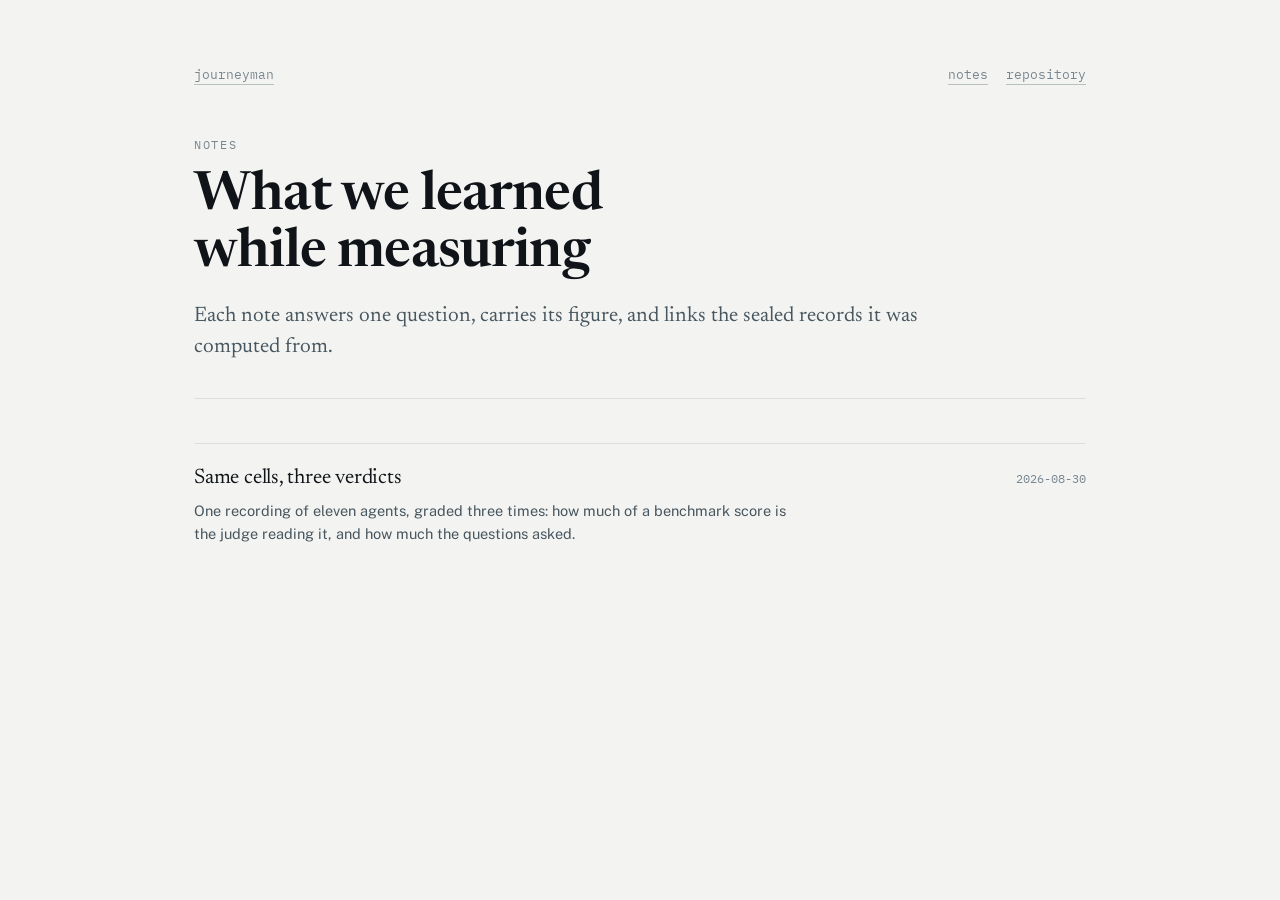
==== site/notes/index.html @ 47b5b2dc "Give the site a front door and a place for notes The root URL was one finding, which is a poor front" ====
<!doctype html>
<html lang="en">
<head>
<meta charset="utf-8">
<meta name="viewport" content="width=device-width, initial-scale=1">
<title>journeyman — notes</title>
<meta name="description" content="Notes from measuring agents.">
<meta property="og:type" content="website">
<meta property="og:title" content="journeyman — notes">
<meta property="og:description" content="Notes from measuring agents.">
<meta property="og:url" content="https://codechu.github.io/journeyman/notes/">
<meta property="og:image" content="">
<meta name="twitter:card" content="summary_large_image">
<link rel="preconnect" href="https://fonts.gstatic.com" crossorigin>
<link rel="stylesheet" href="https://fonts.googleapis.com/css2?family=Newsreader:ital,opsz,wght@0,6..72,400;0,6..72,600;1,6..72,400&family=Public+Sans:wght@400;500;600&family=IBM+Plex+Mono:wght@400;500&display=swap">
<link rel="stylesheet" href="../style.css">
</head>
<body>
<div class="wrap">
  <nav class="sitenav">
    <a href="../">journeyman</a>
    <span class="navlinks"><a href="../notes/">notes</a><a href="https://github.com/codechu/journeyman">repository</a></span>
  </nav>
  <header class="masthead">
    <div class="eyebrow">notes</div>
    <h1>What we learned while measuring</h1>
    <p class="standfirst">Each note answers one question, carries its figure, and
      links the sealed records it was computed from.</p>
  </header>
  <section><ul class="notelist"><li><a href="three-verdicts/">Same cells, three verdicts</a><time>2026-08-30</time><p>One recording of eleven agents, graded three times: how much of a benchmark score is the judge reading it, and how much the questions asked.</p></li></ul></section>
</div>
</body>
</html>
---- site/style.css ----
:root{
    --paper:#F3F4F2; --panel:#FBFCFB; --ink:#101418; --ink-2:#48565F; --ink-3:#79868F;
    --rule:#DCE0DD; --rule-strong:#B9C1BD;
    --judge:#1B6FA8; --rubric:#C06014; --judge-soft:#1B6FA81f; --rubric-soft:#C060141f;
    --shadow:0 1px 2px rgba(16,20,24,.05), 0 8px 24px rgba(16,20,24,.05);
  }
  @media (prefers-color-scheme: dark){
    :root:not([data-theme="light"]){
      --paper:#14171A; --panel:#1B1F23; --ink:#E7EBEC; --ink-2:#A9B4BA; --ink-3:#7C888F;
      --rule:#2A3036; --rule-strong:#3B444B;
      --judge:#4C9CD0; --rubric:#C87C33; --judge-soft:#4C9CD024; --rubric-soft:#C87C3324;
      --shadow:0 1px 2px rgba(0,0,0,.4), 0 10px 28px rgba(0,0,0,.35);
    }
  }
  :root[data-theme="dark"]{
    --paper:#14171A; --panel:#1B1F23; --ink:#E7EBEC; --ink-2:#A9B4BA; --ink-3:#7C888F;
    --rule:#2A3036; --rule-strong:#3B444B;
    --judge:#4C9CD0; --rubric:#C87C33; --judge-soft:#4C9CD024; --rubric-soft:#C87C3324;
    --shadow:0 1px 2px rgba(0,0,0,.4), 0 10px 28px rgba(0,0,0,.35);
  }

  *{box-sizing:border-box}
  body{
    background:var(--paper); color:var(--ink);
    font-family:"Public Sans","Helvetica Neue",Arial,sans-serif;
    font-size:16px; line-height:1.6; -webkit-font-smoothing:antialiased;
  }
  .wrap{max-width:940px; margin:0 auto; padding:56px 24px 80px; display:flex; flex-direction:column; gap:44px}

  .eyebrow{
    font-family:"IBM Plex Mono",ui-monospace,monospace; font-size:12px; letter-spacing:.14em;
    text-transform:uppercase; color:var(--ink-3);
  }
  h1{
    font-family:Newsreader,Georgia,serif; font-weight:600; font-size:clamp(34px,5.4vw,54px);
    line-height:1.06; letter-spacing:-.015em; margin:14px 0 0; text-wrap:balance; max-width:16ch;
  }
  .standfirst{
    font-family:Newsreader,Georgia,serif; font-size:clamp(18px,2.2vw,21px); line-height:1.5;
    color:var(--ink-2); margin:18px 0 0; max-width:62ch;
  }
  .standfirst em{font-style:italic; color:var(--ink)}

  .masthead{border-bottom:1px solid var(--rule); padding-bottom:34px}
  .credit{
    display:flex; flex-wrap:wrap; gap:8px 22px; margin-top:24px;
    font-family:"IBM Plex Mono",ui-monospace,monospace; font-size:12.5px; color:var(--ink-3);
  }
  .credit b{font-weight:500; color:var(--ink-2)}

  section{display:flex; flex-direction:column; gap:20px}
  h2{
    font-family:Newsreader,Georgia,serif; font-weight:600; font-size:26px; line-height:1.2;
    margin:0; letter-spacing:-.01em;
  }
  .lede{color:var(--ink-2); margin:0; max-width:66ch}

  /* ---------- chart ---------- */
  .chart{
    background:var(--panel); border:1px solid var(--rule); border-radius:4px;
    padding:26px 26px 18px; box-shadow:var(--shadow); overflow-x:auto;
  }
  .legend{display:flex; gap:24px; flex-wrap:wrap; margin-bottom:24px}
  .key{display:flex; align-items:center; gap:9px; font-size:14px; color:var(--ink-2)}
  .swatch{width:12px; height:12px; border-radius:2px; flex:none}
  .key b{color:var(--ink); font-weight:600}
  .key span{color:var(--ink-3); font-family:"IBM Plex Mono",monospace; font-size:12px}

  .plot{min-width:560px}
  .row{
    display:grid; grid-template-columns:158px 1fr; gap:18px; align-items:center;
    padding:11px 0; border-top:1px solid var(--rule);
  }
  .row:first-of-type{border-top:none}
  .axname{
    font-family:"IBM Plex Mono",monospace; font-size:12.5px; color:var(--ink);
    line-height:1.35; word-break:break-word;
  }
  .axname i{display:block; font-style:normal; font-size:11px; color:var(--ink-3); letter-spacing:.02em}

  .track{position:relative; height:44px}
  .zero{
    position:absolute; left:50%; top:-11px; bottom:-11px; width:1px; background:var(--rule-strong);
  }
  .bar{
    position:absolute; height:13px; border-radius:0 3px 3px 0; cursor:default;
    transition:filter .12s ease;
  }
  .bar.neg{border-radius:3px 0 0 3px}
  .bar.judge{background:var(--judge); top:4px}
  .bar.rubric{background:var(--rubric); top:26px}
  .bar:hover,.bar:focus-visible{filter:brightness(1.12)}
  .bar:focus-visible{outline:2px solid var(--ink); outline-offset:2px}
  .val{
    position:absolute; font-family:"IBM Plex Mono",monospace; font-size:12px; color:var(--ink-2);
    white-space:nowrap; font-variant-numeric:tabular-nums;
  }
  .val.judge{top:2px} .val.rubric{top:24px}
  .nil{color:var(--ink-3)}

  .scale{
    display:grid; grid-template-columns:158px 1fr; gap:18px; margin-top:6px;
    font-family:"IBM Plex Mono",monospace; font-size:11px; color:var(--ink-3);
  }
  .ticks{position:relative; height:20px}
  .ticks span{position:absolute; transform:translateX(-50%)}

  /* ---------- callout ---------- */
  .callout{
    border-left:3px solid var(--rule-strong); padding:4px 0 4px 20px; max-width:66ch;
  }
  .callout p{margin:0; color:var(--ink-2)}
  .callout strong{color:var(--ink)}

  /* ---------- tiles ---------- */
  .tiles{display:grid; grid-template-columns:repeat(auto-fit,minmax(220px,1fr)); gap:16px}
  .tile{
    background:var(--panel); border:1px solid var(--rule); border-radius:4px; padding:20px;
    display:flex; flex-direction:column; gap:8px;
  }
  .tile .num{
    font-family:Newsreader,Georgia,serif; font-size:40px; line-height:1; letter-spacing:-.02em;
    font-variant-numeric:tabular-nums;
  }
  .tile .cap{font-family:"IBM Plex Mono",monospace; font-size:12px; color:var(--ink-3); letter-spacing:.02em}
  .tile p{margin:0; font-size:14.5px; color:var(--ink-2)}

  /* ---------- table ---------- */
  details{border-top:1px solid var(--rule); padding-top:16px}
  summary{cursor:pointer; font-size:14px; color:var(--ink-2); font-family:"IBM Plex Mono",monospace}
  summary:focus-visible{outline:2px solid var(--ink); outline-offset:3px}
  .tablewrap{overflow-x:auto; margin-top:16px}
  table{border-collapse:collapse; width:100%; font-size:13.5px; min-width:520px}
  th,td{text-align:right; padding:8px 12px; border-bottom:1px solid var(--rule); font-variant-numeric:tabular-nums}
  th:first-child,td:first-child{text-align:left; font-family:"IBM Plex Mono",monospace; font-size:12.5px}
  thead th{color:var(--ink-3); font-weight:500; font-size:12px; letter-spacing:.04em; text-transform:uppercase}

  footer{
    border-top:1px solid var(--rule); padding-top:26px; color:var(--ink-3); font-size:13.5px;
    display:flex; flex-direction:column; gap:12px;
  }
  footer b{color:var(--ink-2); font-weight:500}
  code{font-family:"IBM Plex Mono",monospace; font-size:12.5px; color:var(--ink-2)}
  a{color:inherit; text-underline-offset:3px}

  .exports{
    display:flex; gap:10px; flex-wrap:wrap; align-items:center; margin-top:20px;
    padding-top:16px; border-top:1px solid var(--rule);
  }
  .exports button{
    font-family:"IBM Plex Mono",monospace; font-size:12px; letter-spacing:.03em;
    color:var(--ink-2); background:transparent; border:1px solid var(--rule-strong);
    border-radius:3px; padding:7px 12px; cursor:pointer;
  }
  .exports button:hover{color:var(--ink); border-color:var(--ink-3)}
  .exports button:focus-visible{outline:2px solid var(--ink); outline-offset:2px}
  .exports .note{font-size:12px; color:var(--ink-3)}
  #tip{
    position:fixed; z-index:9; pointer-events:none; opacity:0; transition:opacity .1s ease;
    background:var(--ink); color:var(--paper); padding:8px 11px; border-radius:3px;
    font-size:12.5px; line-height:1.45; max-width:260px; box-shadow:var(--shadow);
  }
  #tip b{font-family:"IBM Plex Mono",monospace; font-weight:500}
  @media (prefers-reduced-motion:reduce){*{transition:none !important}}
  @media (max-width:640px){
    .row,.scale{grid-template-columns:1fr; gap:6px}
    .plot{min-width:440px}
  }

  .exports{display:flex; gap:10px; flex-wrap:wrap; align-items:center; margin-top:20px;
    padding-top:16px; border-top:1px solid var(--rule)}
  .exports a{font-family:"IBM Plex Mono",monospace; font-size:12px; letter-spacing:.03em;
    color:var(--ink-2); border:1px solid var(--rule-strong); border-radius:3px;
    padding:7px 12px; text-decoration:none}
  .exports a:hover{color:var(--ink); border-color:var(--ink-3)}
  .exports .note{font-size:12px; color:var(--ink-3)}
  .sitenav{display:flex; justify-content:space-between; align-items:baseline; gap:16px;
    flex-wrap:wrap; margin-bottom:6px}
  .sitenav a{font-family:"IBM Plex Mono",monospace; font-size:12.5px; color:var(--ink-3);
    text-decoration:none; border-bottom:1px solid var(--rule-strong)}
  .sitenav a:hover{color:var(--ink)}
  footer .links{display:flex; gap:18px; flex-wrap:wrap; margin-top:4px}
  footer .links a{font-family:"IBM Plex Mono",monospace; font-size:12.5px; color:var(--ink-2)}

  /* ---------- site chrome ---------- */
  .sitenav{display:flex; justify-content:space-between; align-items:baseline; gap:16px;
    flex-wrap:wrap; margin-bottom:6px; font-family:"IBM Plex Mono",monospace; font-size:12.5px}
  .sitenav a{color:var(--ink-3); text-decoration:none; border-bottom:1px solid var(--rule-strong)}
  .sitenav a:hover{color:var(--ink)}
  .sitenav .navlinks{display:flex; gap:18px}
  .notelist{list-style:none; margin:0; padding:0; display:flex; flex-direction:column; gap:22px}
  .notelist li{display:grid; grid-template-columns:1fr auto; gap:4px 16px; align-items:baseline;
    border-top:1px solid var(--rule); padding-top:18px}
  .notelist a{font-family:Newsreader,Georgia,serif; font-size:21px; color:var(--ink);
    text-decoration:none; letter-spacing:-.01em}
  .notelist a:hover{text-decoration:underline}
  .notelist time{font-family:"IBM Plex Mono",monospace; font-size:12px; color:var(--ink-3)}
  .notelist p{grid-column:1/-1; margin:0; color:var(--ink-2); font-size:14.5px; max-width:66ch}
  pre{background:var(--panel); border:1px solid var(--rule); border-radius:4px; padding:16px 18px;
    overflow-x:auto; margin:0}
  pre code{font-size:12.5px; line-height:1.7; color:var(--ink); white-space:pre}
  .exports{display:flex; gap:10px; flex-wrap:wrap; align-items:center; margin-top:20px;
    padding-top:16px; border-top:1px solid var(--rule)}
  .exports a{font-family:"IBM Plex Mono",monospace; font-size:12px; letter-spacing:.03em;
    color:var(--ink-2); border:1px solid var(--rule-strong); border-radius:3px;
    padding:7px 12px; text-decoration:none}
  .exports a:hover{color:var(--ink); border-color:var(--ink-3)}
  .exports .note{font-size:12px; color:var(--ink-3)}
  footer .links{display:flex; gap:18px; flex-wrap:wrap; margin-top:4px}
  footer .links a{font-family:"IBM Plex Mono",monospace; font-size:12.5px; color:var(--ink-2)}
  .val.in{color:var(--panel)}
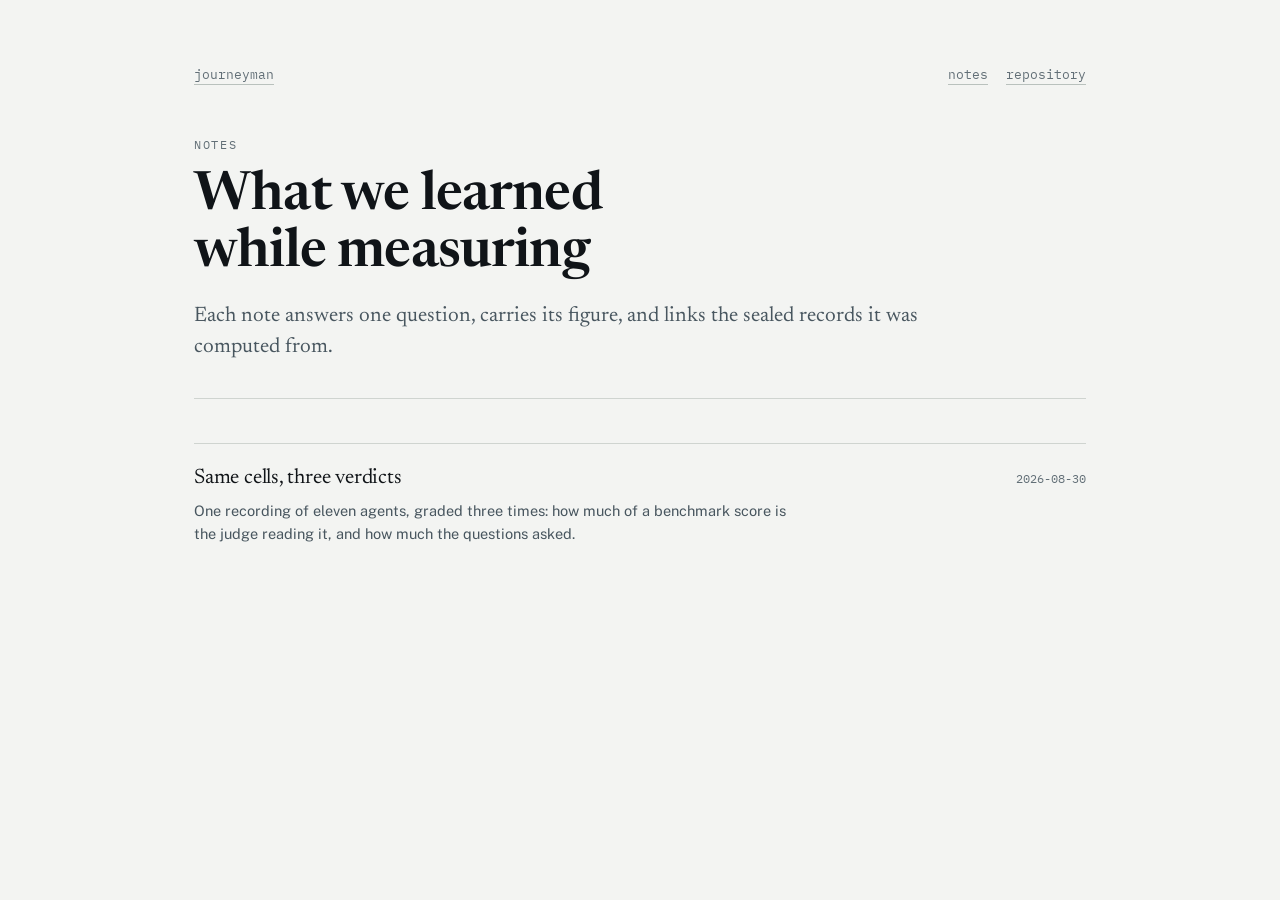
==== commit 4ef0dc89: "Say only what the records can back, and keep machines out of the seal Three reviewers read the site " ====
--- a/site/notes/index.html
+++ b/site/notes/index.html
@@ -3,13 +3,12 @@
 <head>
 <meta charset="utf-8">
 <meta name="viewport" content="width=device-width, initial-scale=1">
-<title>journeyman — notes</title>
+<title>Notes — journeyman</title>
 <meta name="description" content="Notes from measuring agents.">
-<meta property="og:type" content="website">
-<meta property="og:title" content="journeyman — notes">
+<meta property="og:type" content="article">
+<meta property="og:title" content="Notes — journeyman">
 <meta property="og:description" content="Notes from measuring agents.">
 <meta property="og:url" content="https://codechu.github.io/journeyman/notes/">
-<meta property="og:image" content="">
 <meta name="twitter:card" content="summary_large_image">
 <link rel="preconnect" href="https://fonts.gstatic.com" crossorigin>
 <link rel="stylesheet" href="https://fonts.googleapis.com/css2?family=Newsreader:ital,opsz,wght@0,6..72,400;0,6..72,600;1,6..72,400&family=Public+Sans:wght@400;500;600&family=IBM+Plex+Mono:wght@400;500&display=swap">
@@ -18,7 +17,7 @@
 <body>
 <div class="wrap">
   <nav class="sitenav">
-    <a href="../">journeyman</a>
+    <a href="../" >journeyman</a>
     <span class="navlinks"><a href="../notes/">notes</a><a href="https://github.com/codechu/journeyman">repository</a></span>
   </nav>
   <header class="masthead">
--- a/site/style.css
+++ b/site/style.css
@@ -1,20 +1,20 @@
 :root{
-    --paper:#F3F4F2; --panel:#FBFCFB; --ink:#101418; --ink-2:#48565F; --ink-3:#79868F;
-    --rule:#DCE0DD; --rule-strong:#B9C1BD;
+    --paper:#F3F4F2; --panel:#FBFCFB; --ink:#101418; --ink-2:#48565F; --ink-3:#626F77;
+    --rule:#CFD4D0; --rule-strong:#B9C1BD;
     --judge:#1B6FA8; --rubric:#C06014; --judge-soft:#1B6FA81f; --rubric-soft:#C060141f;
     --shadow:0 1px 2px rgba(16,20,24,.05), 0 8px 24px rgba(16,20,24,.05);
   }
   @media (prefers-color-scheme: dark){
     :root:not([data-theme="light"]){
-      --paper:#14171A; --panel:#1B1F23; --ink:#E7EBEC; --ink-2:#A9B4BA; --ink-3:#7C888F;
-      --rule:#2A3036; --rule-strong:#3B444B;
+      --paper:#14171A; --panel:#1B1F23; --ink:#E7EBEC; --ink-2:#A9B4BA; --ink-3:#98A4AB;
+      --rule:#434C54; --rule-strong:#5A666E;
       --judge:#4C9CD0; --rubric:#C87C33; --judge-soft:#4C9CD024; --rubric-soft:#C87C3324;
       --shadow:0 1px 2px rgba(0,0,0,.4), 0 10px 28px rgba(0,0,0,.35);
     }
   }
   :root[data-theme="dark"]{
-    --paper:#14171A; --panel:#1B1F23; --ink:#E7EBEC; --ink-2:#A9B4BA; --ink-3:#7C888F;
-    --rule:#2A3036; --rule-strong:#3B444B;
+    --paper:#14171A; --panel:#1B1F23; --ink:#E7EBEC; --ink-2:#A9B4BA; --ink-3:#98A4AB;
+    --rule:#434C54; --rule-strong:#5A666E;
     --judge:#4C9CD0; --rubric:#C87C33; --judge-soft:#4C9CD024; --rubric-soft:#C87C3324;
     --shadow:0 1px 2px rgba(0,0,0,.4), 0 10px 28px rgba(0,0,0,.35);
   }
@@ -68,7 +68,7 @@
 
   .plot{min-width:560px}
   .row{
-    display:grid; grid-template-columns:158px 1fr; gap:18px; align-items:center;
+    display:grid; grid-template-columns:196px 1fr; gap:18px; align-items:center;
     padding:11px 0; border-top:1px solid var(--rule);
   }
   .row:first-of-type{border-top:none}
@@ -99,7 +99,7 @@
   .nil{color:var(--ink-3)}
 
   .scale{
-    display:grid; grid-template-columns:158px 1fr; gap:18px; margin-top:6px;
+    display:grid; grid-template-columns:196px 1fr; gap:18px; margin-top:6px;
     font-family:"IBM Plex Mono",monospace; font-size:11px; color:var(--ink-3);
   }
   .ticks{position:relative; height:20px}
@@ -143,18 +143,6 @@
   code{font-family:"IBM Plex Mono",monospace; font-size:12.5px; color:var(--ink-2)}
   a{color:inherit; text-underline-offset:3px}
 
-  .exports{
-    display:flex; gap:10px; flex-wrap:wrap; align-items:center; margin-top:20px;
-    padding-top:16px; border-top:1px solid var(--rule);
-  }
-  .exports button{
-    font-family:"IBM Plex Mono",monospace; font-size:12px; letter-spacing:.03em;
-    color:var(--ink-2); background:transparent; border:1px solid var(--rule-strong);
-    border-radius:3px; padding:7px 12px; cursor:pointer;
-  }
-  .exports button:hover{color:var(--ink); border-color:var(--ink-3)}
-  .exports button:focus-visible{outline:2px solid var(--ink); outline-offset:2px}
-  .exports .note{font-size:12px; color:var(--ink-3)}
   #tip{
     position:fixed; z-index:9; pointer-events:none; opacity:0; transition:opacity .1s ease;
     background:var(--ink); color:var(--paper); padding:8px 11px; border-radius:3px;
@@ -164,23 +152,8 @@
   @media (prefers-reduced-motion:reduce){*{transition:none !important}}
   @media (max-width:640px){
     .row,.scale{grid-template-columns:1fr; gap:6px}
-    .plot{min-width:440px}
-  }
-
-  .exports{display:flex; gap:10px; flex-wrap:wrap; align-items:center; margin-top:20px;
-    padding-top:16px; border-top:1px solid var(--rule)}
-  .exports a{font-family:"IBM Plex Mono",monospace; font-size:12px; letter-spacing:.03em;
-    color:var(--ink-2); border:1px solid var(--rule-strong); border-radius:3px;
-    padding:7px 12px; text-decoration:none}
-  .exports a:hover{color:var(--ink); border-color:var(--ink-3)}
-  .exports .note{font-size:12px; color:var(--ink-3)}
-  .sitenav{display:flex; justify-content:space-between; align-items:baseline; gap:16px;
-    flex-wrap:wrap; margin-bottom:6px}
-  .sitenav a{font-family:"IBM Plex Mono",monospace; font-size:12.5px; color:var(--ink-3);
-    text-decoration:none; border-bottom:1px solid var(--rule-strong)}
-  .sitenav a:hover{color:var(--ink)}
-  footer .links{display:flex; gap:18px; flex-wrap:wrap; margin-top:4px}
-  footer .links a{font-family:"IBM Plex Mono",monospace; font-size:12.5px; color:var(--ink-2)}
+    .plot{min-width:0}
+  }
 
   /* ---------- site chrome ---------- */
   .sitenav{display:flex; justify-content:space-between; align-items:baseline; gap:16px;
@@ -208,4 +181,37 @@
   .exports .note{font-size:12px; color:var(--ink-3)}
   footer .links{display:flex; gap:18px; flex-wrap:wrap; margin-top:4px}
   footer .links a{font-family:"IBM Plex Mono",monospace; font-size:12.5px; color:var(--ink-2)}
-  .val.in{color:var(--panel)}
+  /* ---------- featured note ---------- */
+  .featured{
+    display:block; text-decoration:none; color:inherit;
+    background:var(--panel); border:1px solid var(--rule); border-radius:4px;
+    padding:24px 28px; box-shadow:var(--shadow); transition:border-color .15s ease;
+  }
+  .featured:hover{border-color:var(--ink-3)}
+  .featured:focus-visible{outline:2px solid var(--ink); outline-offset:3px}
+  .featured h2{margin:10px 0 0}
+  .featured p{margin:10px 0 0; color:var(--ink-2); max-width:60ch}
+  .featured .more{
+    display:inline-block; margin-top:16px; font-family:"IBM Plex Mono",monospace;
+    font-size:12.5px; color:var(--ink-3); letter-spacing:.03em;
+  }
+  .featured:hover .more{color:var(--ink)}
+
+  /* ---------- board table ---------- */
+  .tablewrap + .tablewrap{margin-top:8px}
+  .tnote{font-family:"IBM Plex Mono",monospace; font-size:12px; color:var(--ink-3); margin:10px 0 0}
+  td.flag{font-family:"IBM Plex Mono",monospace; font-size:11.5px; color:var(--ink-3)}
+  @media (max-width:640px){
+    .tablewrap{mask-image:linear-gradient(to right,#000 calc(100% - 28px),transparent)}
+    pre code{white-space:pre-wrap; overflow-wrap:anywhere}
+  }
+  @media print{
+    body{background:#fff; color:#000}
+    .sitenav,.exports{display:none}
+    .chart,.tile,.featured{box-shadow:none}
+  }
+  .n{font-size:10px; color:var(--ink-3); margin-left:4px; letter-spacing:0}
+  .byline{font-family:"IBM Plex Mono",monospace; font-size:12px; color:var(--ink-3);
+    margin:14px 0 0; line-height:1.7}
+  .byline a{color:var(--ink-2)}
+  .bar.stub{border-radius:1px}
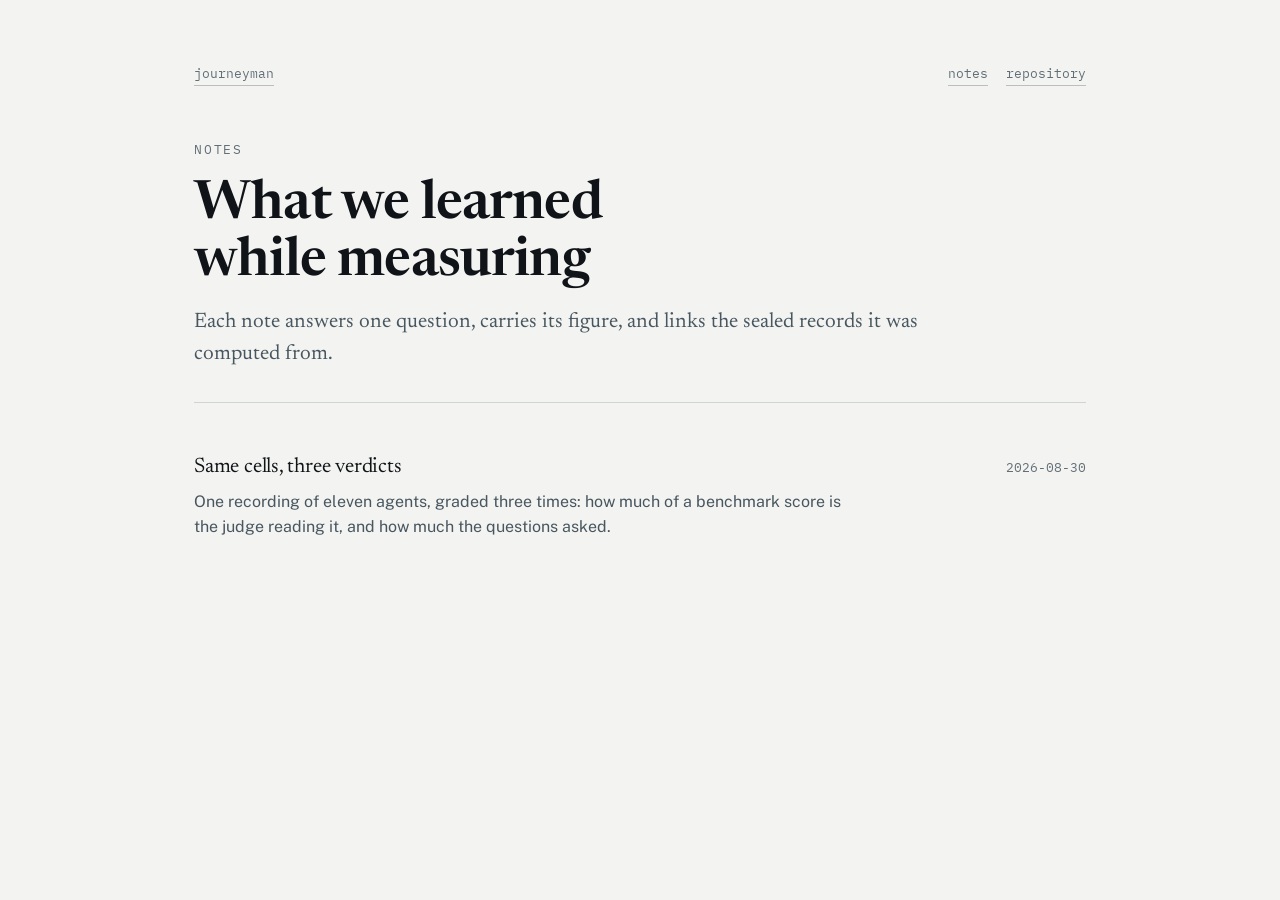
==== commit 250ca7e8: "An aggregate row is a claim with its own denominator A second reading of the fixes found three defec" ====
--- a/site/notes/index.html
+++ b/site/notes/index.html
@@ -13,11 +13,12 @@
 <link rel="preconnect" href="https://fonts.gstatic.com" crossorigin>
 <link rel="stylesheet" href="https://fonts.googleapis.com/css2?family=Newsreader:ital,opsz,wght@0,6..72,400;0,6..72,600;1,6..72,400&family=Public+Sans:wght@400;500;600&family=IBM+Plex+Mono:wght@400;500&display=swap">
 <link rel="stylesheet" href="../style.css">
+<link rel="alternate" type="application/atom+xml" title="journeyman notes" href="../feed.xml">
 </head>
 <body>
 <div class="wrap">
   <nav class="sitenav">
-    <a href="../" >journeyman</a>
+    <a href="../">journeyman</a>
     <span class="navlinks"><a href="../notes/">notes</a><a href="https://github.com/codechu/journeyman">repository</a></span>
   </nav>
   <header class="masthead">
@@ -26,7 +27,7 @@
     <p class="standfirst">Each note answers one question, carries its figure, and
       links the sealed records it was computed from.</p>
   </header>
-  <section><ul class="notelist"><li><a href="three-verdicts/">Same cells, three verdicts</a><time>2026-08-30</time><p>One recording of eleven agents, graded three times: how much of a benchmark score is the judge reading it, and how much the questions asked.</p></li></ul></section>
+  <section><ul class="notelist"><li><a href="three-verdicts/">Same cells, three verdicts</a><time datetime="2026-08-30">2026-08-30</time><p>One recording of eleven agents, graded three times: how much of a benchmark score is the judge reading it, and how much the questions asked.</p></li></ul></section>
 </div>
 </body>
 </html>
--- a/site/style.css
+++ b/site/style.css
@@ -25,26 +25,26 @@
     font-family:"Public Sans","Helvetica Neue",Arial,sans-serif;
     font-size:16px; line-height:1.6; -webkit-font-smoothing:antialiased;
   }
-  .wrap{max-width:940px; margin:0 auto; padding:56px 24px 80px; display:flex; flex-direction:column; gap:44px}
+  .wrap{max-width:940px; margin:0 auto; padding:56px 24px 80px; display:flex; flex-direction:column; gap:48px}
 
   .eyebrow{
-    font-family:"IBM Plex Mono",ui-monospace,monospace; font-size:12px; letter-spacing:.14em;
+    font-family:"IBM Plex Mono",ui-monospace,monospace; font-size:13px; letter-spacing:.14em;
     text-transform:uppercase; color:var(--ink-3);
   }
   h1{
     font-family:Newsreader,Georgia,serif; font-weight:600; font-size:clamp(34px,5.4vw,54px);
-    line-height:1.06; letter-spacing:-.015em; margin:14px 0 0; text-wrap:balance; max-width:16ch;
+    line-height:1.06; letter-spacing:-.015em; margin:16px 0 0; text-wrap:balance; max-width:16ch;
   }
   .standfirst{
     font-family:Newsreader,Georgia,serif; font-size:clamp(18px,2.2vw,21px); line-height:1.5;
-    color:var(--ink-2); margin:18px 0 0; max-width:62ch;
+    color:var(--ink-2); margin:16px 0 0; max-width:62ch;
   }
   .standfirst em{font-style:italic; color:var(--ink)}
 
-  .masthead{border-bottom:1px solid var(--rule); padding-bottom:34px}
+  .masthead{border-bottom:1px solid var(--rule); padding-bottom:32px}
   .credit{
     display:flex; flex-wrap:wrap; gap:8px 22px; margin-top:24px;
-    font-family:"IBM Plex Mono",ui-monospace,monospace; font-size:12.5px; color:var(--ink-3);
+    font-family:"IBM Plex Mono",ui-monospace,monospace; font-size:13px; color:var(--ink-3);
   }
   .credit b{font-weight:500; color:var(--ink-2)}
 
@@ -58,25 +58,25 @@
   /* ---------- chart ---------- */
   .chart{
     background:var(--panel); border:1px solid var(--rule); border-radius:4px;
-    padding:26px 26px 18px; box-shadow:var(--shadow); overflow-x:auto;
+    padding:24px; box-shadow:var(--shadow); overflow-x:auto;
   }
   .legend{display:flex; gap:24px; flex-wrap:wrap; margin-bottom:24px}
-  .key{display:flex; align-items:center; gap:9px; font-size:14px; color:var(--ink-2)}
+  .key{display:flex; align-items:center; gap:8px; font-size:16px; color:var(--ink-2)}
   .swatch{width:12px; height:12px; border-radius:2px; flex:none}
   .key b{color:var(--ink); font-weight:600}
-  .key span{color:var(--ink-3); font-family:"IBM Plex Mono",monospace; font-size:12px}
+  .key span{color:var(--ink-3); font-family:"IBM Plex Mono",monospace; font-size:13px}
 
   .plot{min-width:560px}
   .row{
     display:grid; grid-template-columns:196px 1fr; gap:18px; align-items:center;
-    padding:11px 0; border-top:1px solid var(--rule);
+    padding:12px 0; border-top:1px solid var(--rule);
   }
   .row:first-of-type{border-top:none}
   .axname{
-    font-family:"IBM Plex Mono",monospace; font-size:12.5px; color:var(--ink);
+    font-family:"IBM Plex Mono",monospace; font-size:13px; color:var(--ink);
     line-height:1.35; word-break:break-word;
   }
-  .axname i{display:block; font-style:normal; font-size:11px; color:var(--ink-3); letter-spacing:.02em}
+  .axname i{display:block; font-style:normal; font-size:13px; color:var(--ink-3); letter-spacing:.02em}
 
   .track{position:relative; height:44px}
   .zero{
@@ -92,7 +92,7 @@
   .bar:hover,.bar:focus-visible{filter:brightness(1.12)}
   .bar:focus-visible{outline:2px solid var(--ink); outline-offset:2px}
   .val{
-    position:absolute; font-family:"IBM Plex Mono",monospace; font-size:12px; color:var(--ink-2);
+    position:absolute; font-family:"IBM Plex Mono",monospace; font-size:13px; color:var(--ink-2);
     white-space:nowrap; font-variant-numeric:tabular-nums;
   }
   .val.judge{top:2px} .val.rubric{top:24px}
@@ -100,7 +100,7 @@
 
   .scale{
     display:grid; grid-template-columns:196px 1fr; gap:18px; margin-top:6px;
-    font-family:"IBM Plex Mono",monospace; font-size:11px; color:var(--ink-3);
+    font-family:"IBM Plex Mono",monospace; font-size:13px; color:var(--ink-3);
   }
   .ticks{position:relative; height:20px}
   .ticks span{position:absolute; transform:translateX(-50%)}
@@ -122,31 +122,31 @@
     font-family:Newsreader,Georgia,serif; font-size:40px; line-height:1; letter-spacing:-.02em;
     font-variant-numeric:tabular-nums;
   }
-  .tile .cap{font-family:"IBM Plex Mono",monospace; font-size:12px; color:var(--ink-3); letter-spacing:.02em}
-  .tile p{margin:0; font-size:14.5px; color:var(--ink-2)}
+  .tile .cap{font-family:"IBM Plex Mono",monospace; font-size:13px; color:var(--ink-3); letter-spacing:.02em}
+  .tile p{margin:0; font-size:16px; color:var(--ink-2)}
 
   /* ---------- table ---------- */
   details{border-top:1px solid var(--rule); padding-top:16px}
-  summary{cursor:pointer; font-size:14px; color:var(--ink-2); font-family:"IBM Plex Mono",monospace}
+  summary{cursor:pointer; font-size:16px; color:var(--ink-2); font-family:"IBM Plex Mono",monospace}
   summary:focus-visible{outline:2px solid var(--ink); outline-offset:3px}
   .tablewrap{overflow-x:auto; margin-top:16px}
-  table{border-collapse:collapse; width:100%; font-size:13.5px; min-width:520px}
+  table{border-collapse:collapse; width:100%; font-size:16px; min-width:520px}
   th,td{text-align:right; padding:8px 12px; border-bottom:1px solid var(--rule); font-variant-numeric:tabular-nums}
-  th:first-child,td:first-child{text-align:left; font-family:"IBM Plex Mono",monospace; font-size:12.5px}
-  thead th{color:var(--ink-3); font-weight:500; font-size:12px; letter-spacing:.04em; text-transform:uppercase}
+  th:first-child,td:first-child{text-align:left; font-family:"IBM Plex Mono",monospace; font-size:13px}
+  thead th{color:var(--ink-3); font-weight:500; font-size:13px; letter-spacing:.04em; text-transform:uppercase}
 
   footer{
-    border-top:1px solid var(--rule); padding-top:26px; color:var(--ink-3); font-size:13.5px;
+    border-top:1px solid var(--rule); padding-top:26px; color:var(--ink-3); font-size:16px;
     display:flex; flex-direction:column; gap:12px;
   }
   footer b{color:var(--ink-2); font-weight:500}
-  code{font-family:"IBM Plex Mono",monospace; font-size:12.5px; color:var(--ink-2)}
+  code{font-family:"IBM Plex Mono",monospace; font-size:13px; color:var(--ink-2)}
   a{color:inherit; text-underline-offset:3px}
 
   #tip{
     position:fixed; z-index:9; pointer-events:none; opacity:0; transition:opacity .1s ease;
     background:var(--ink); color:var(--paper); padding:8px 11px; border-radius:3px;
-    font-size:12.5px; line-height:1.45; max-width:260px; box-shadow:var(--shadow);
+    font-size:13px; line-height:1.45; max-width:260px; box-shadow:var(--shadow);
   }
   #tip b{font-family:"IBM Plex Mono",monospace; font-weight:500}
   @media (prefers-reduced-motion:reduce){*{transition:none !important}}
@@ -157,30 +157,30 @@
 
   /* ---------- site chrome ---------- */
   .sitenav{display:flex; justify-content:space-between; align-items:baseline; gap:16px;
-    flex-wrap:wrap; margin-bottom:6px; font-family:"IBM Plex Mono",monospace; font-size:12.5px}
+    flex-wrap:wrap; margin-bottom:6px; font-family:"IBM Plex Mono",monospace; font-size:13px}
   .sitenav a{color:var(--ink-3); text-decoration:none; border-bottom:1px solid var(--rule-strong)}
   .sitenav a:hover{color:var(--ink)}
   .sitenav .navlinks{display:flex; gap:18px}
-  .notelist{list-style:none; margin:0; padding:0; display:flex; flex-direction:column; gap:22px}
+  .notelist{list-style:none; margin:0; padding:0; display:flex; flex-direction:column; gap:24px}
   .notelist li{display:grid; grid-template-columns:1fr auto; gap:4px 16px; align-items:baseline;
-    border-top:1px solid var(--rule); padding-top:18px}
+    border-top:1px solid var(--rule); padding-top:16px}
   .notelist a{font-family:Newsreader,Georgia,serif; font-size:21px; color:var(--ink);
     text-decoration:none; letter-spacing:-.01em}
   .notelist a:hover{text-decoration:underline}
-  .notelist time{font-family:"IBM Plex Mono",monospace; font-size:12px; color:var(--ink-3)}
-  .notelist p{grid-column:1/-1; margin:0; color:var(--ink-2); font-size:14.5px; max-width:66ch}
+  .notelist time{font-family:"IBM Plex Mono",monospace; font-size:13px; color:var(--ink-3)}
+  .notelist p{grid-column:1/-1; margin:0; color:var(--ink-2); font-size:16px; max-width:66ch}
   pre{background:var(--panel); border:1px solid var(--rule); border-radius:4px; padding:16px 18px;
     overflow-x:auto; margin:0}
-  pre code{font-size:12.5px; line-height:1.7; color:var(--ink); white-space:pre}
+  pre code{font-size:13px; line-height:1.7; color:var(--ink); white-space:pre}
   .exports{display:flex; gap:10px; flex-wrap:wrap; align-items:center; margin-top:20px;
     padding-top:16px; border-top:1px solid var(--rule)}
-  .exports a{font-family:"IBM Plex Mono",monospace; font-size:12px; letter-spacing:.03em;
+  .exports a{font-family:"IBM Plex Mono",monospace; font-size:13px; letter-spacing:.03em;
     color:var(--ink-2); border:1px solid var(--rule-strong); border-radius:3px;
     padding:7px 12px; text-decoration:none}
   .exports a:hover{color:var(--ink); border-color:var(--ink-3)}
-  .exports .note{font-size:12px; color:var(--ink-3)}
+  .exports .note{font-size:13px; color:var(--ink-3)}
   footer .links{display:flex; gap:18px; flex-wrap:wrap; margin-top:4px}
-  footer .links a{font-family:"IBM Plex Mono",monospace; font-size:12.5px; color:var(--ink-2)}
+  footer .links a{font-family:"IBM Plex Mono",monospace; font-size:13px; color:var(--ink-2)}
   /* ---------- featured note ---------- */
   .featured{
     display:block; text-decoration:none; color:inherit;
@@ -193,14 +193,14 @@
   .featured p{margin:10px 0 0; color:var(--ink-2); max-width:60ch}
   .featured .more{
     display:inline-block; margin-top:16px; font-family:"IBM Plex Mono",monospace;
-    font-size:12.5px; color:var(--ink-3); letter-spacing:.03em;
+    font-size:13px; color:var(--ink-3); letter-spacing:.03em;
   }
   .featured:hover .more{color:var(--ink)}
 
   /* ---------- board table ---------- */
   .tablewrap + .tablewrap{margin-top:8px}
-  .tnote{font-family:"IBM Plex Mono",monospace; font-size:12px; color:var(--ink-3); margin:10px 0 0}
-  td.flag{font-family:"IBM Plex Mono",monospace; font-size:11.5px; color:var(--ink-3)}
+  .tnote{font-family:"IBM Plex Mono",monospace; font-size:13px; color:var(--ink-3); margin:10px 0 0}
+  td.flag{font-family:"IBM Plex Mono",monospace; font-size:13px; color:var(--ink-3)}
   @media (max-width:640px){
     .tablewrap{mask-image:linear-gradient(to right,#000 calc(100% - 28px),transparent)}
     pre code{white-space:pre-wrap; overflow-wrap:anywhere}
@@ -210,8 +210,13 @@
     .sitenav,.exports{display:none}
     .chart,.tile,.featured{box-shadow:none}
   }
-  .n{font-size:10px; color:var(--ink-3); margin-left:4px; letter-spacing:0}
-  .byline{font-family:"IBM Plex Mono",monospace; font-size:12px; color:var(--ink-3);
-    margin:14px 0 0; line-height:1.7}
+  .n{font-size:11px; color:var(--ink-3); margin-left:4px; letter-spacing:0}
+  .byline{font-family:"IBM Plex Mono",monospace; font-size:13px; color:var(--ink-3);
+    margin:16px 0 0; line-height:1.7}
   .byline a{color:var(--ink-2)}
   .bar.stub{border-radius:1px}
+  .notelist li:first-child{border-top:none; padding-top:0}
+  .dots{font-size:11px; letter-spacing:1px; color:var(--ink); margin-right:6px}
+  .kn{font-family:"IBM Plex Mono",monospace; font-size:13px; color:var(--ink-2)}
+  tfoot td{color:var(--ink-3); font-family:"IBM Plex Mono",monospace; font-size:11px;
+    border-top:1px solid var(--rule-strong); border-bottom:none; padding-top:10px}
